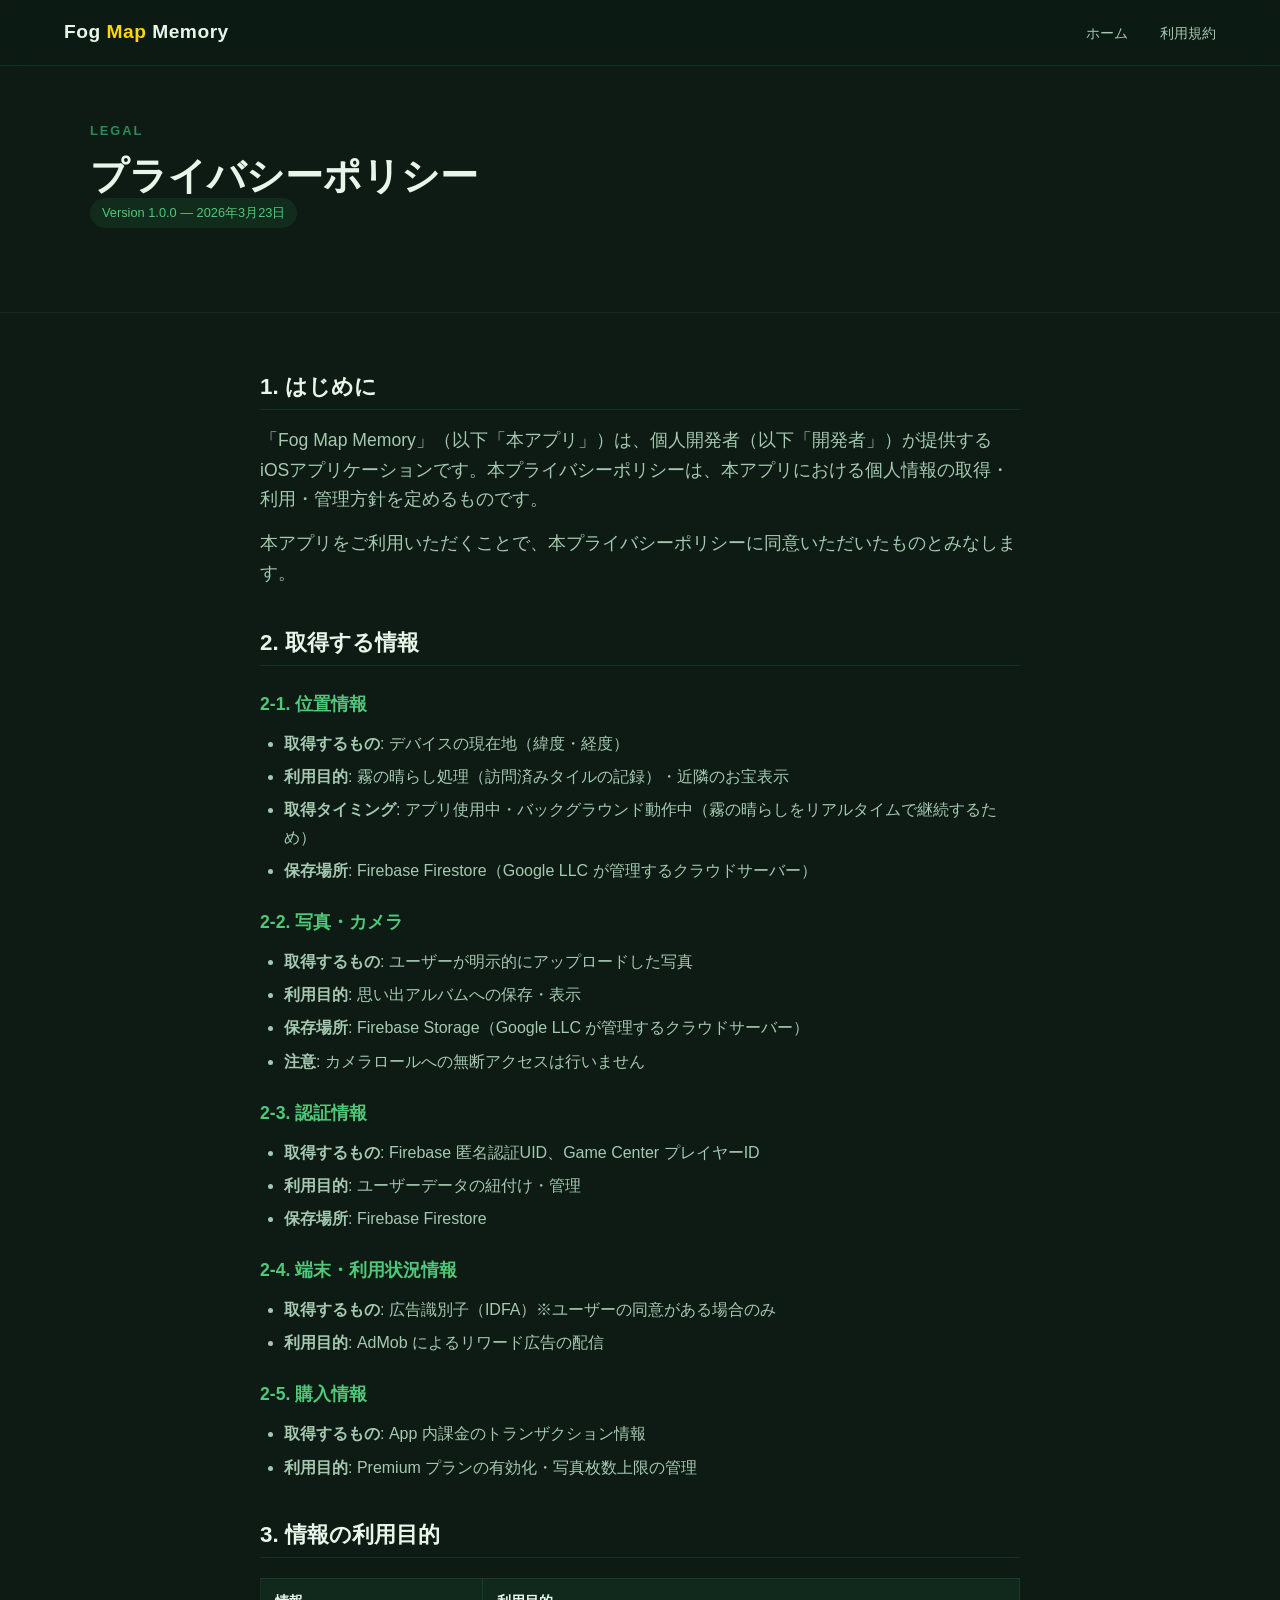
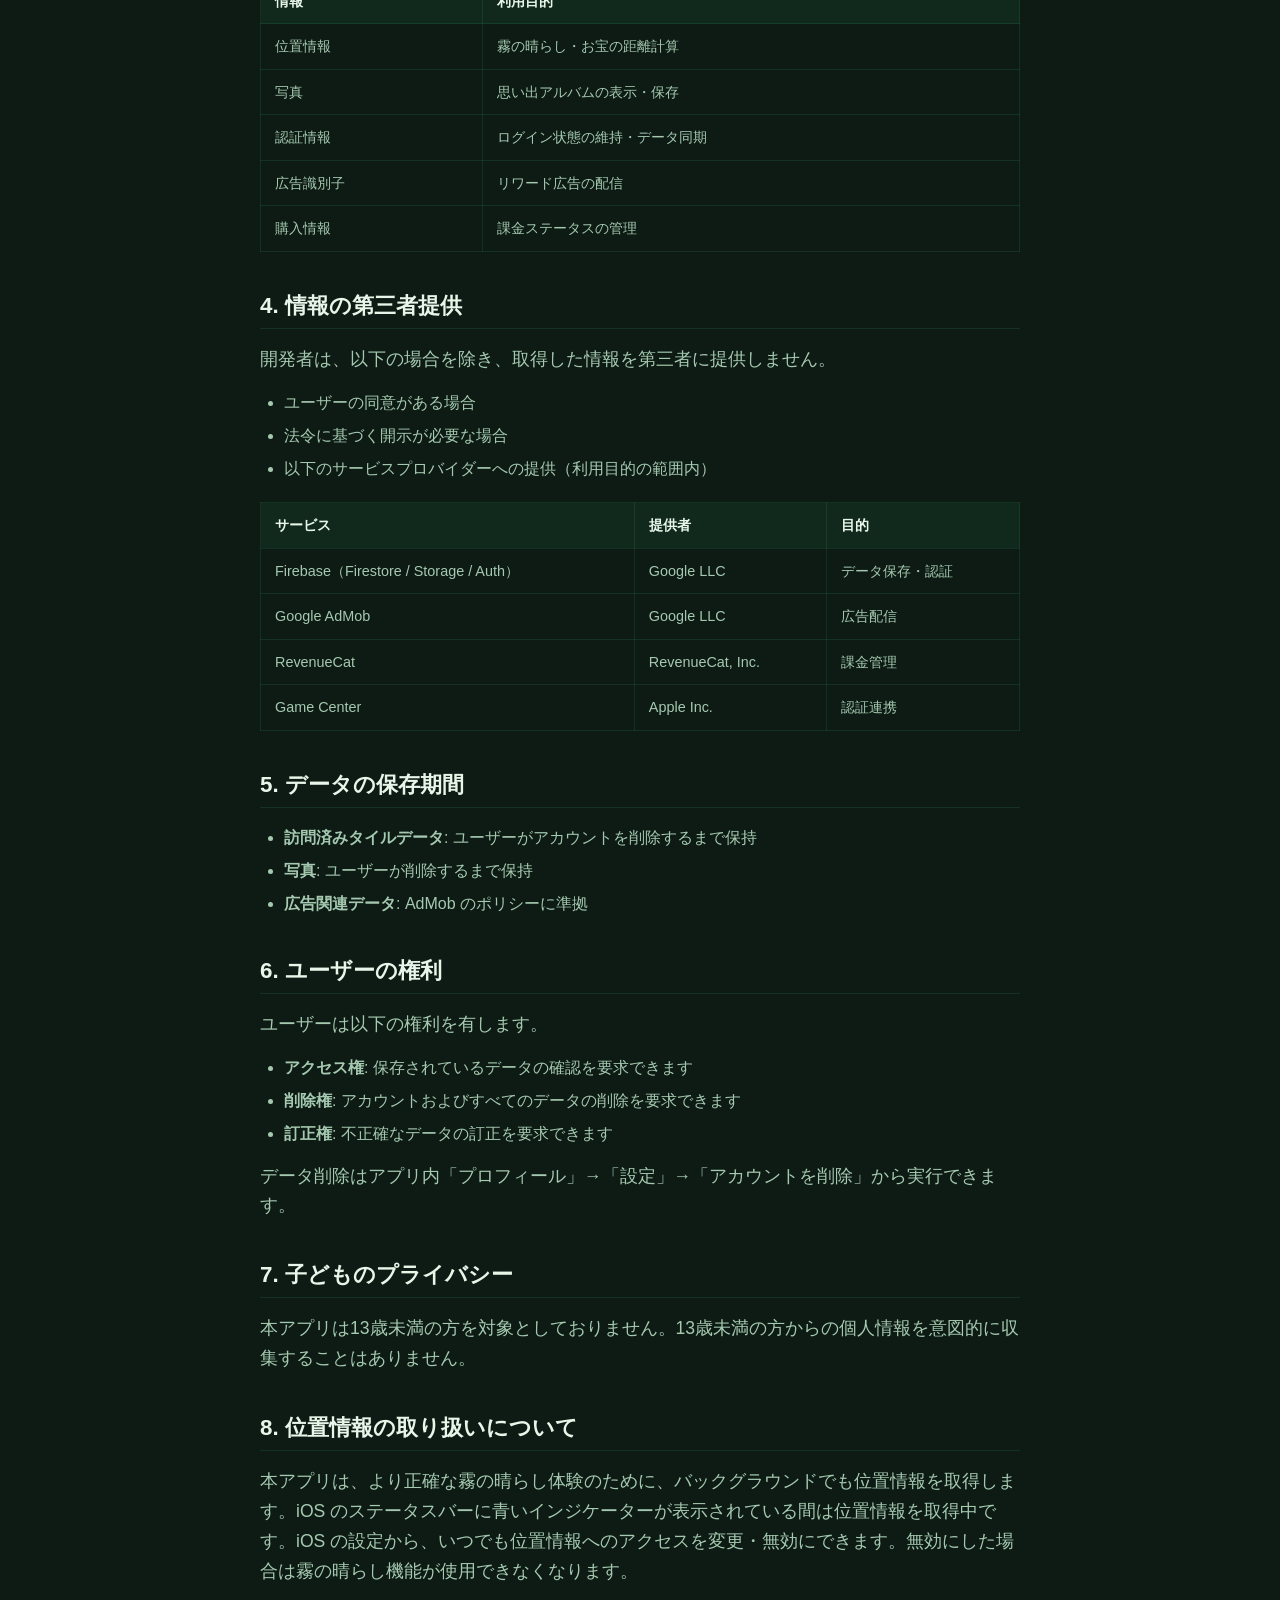
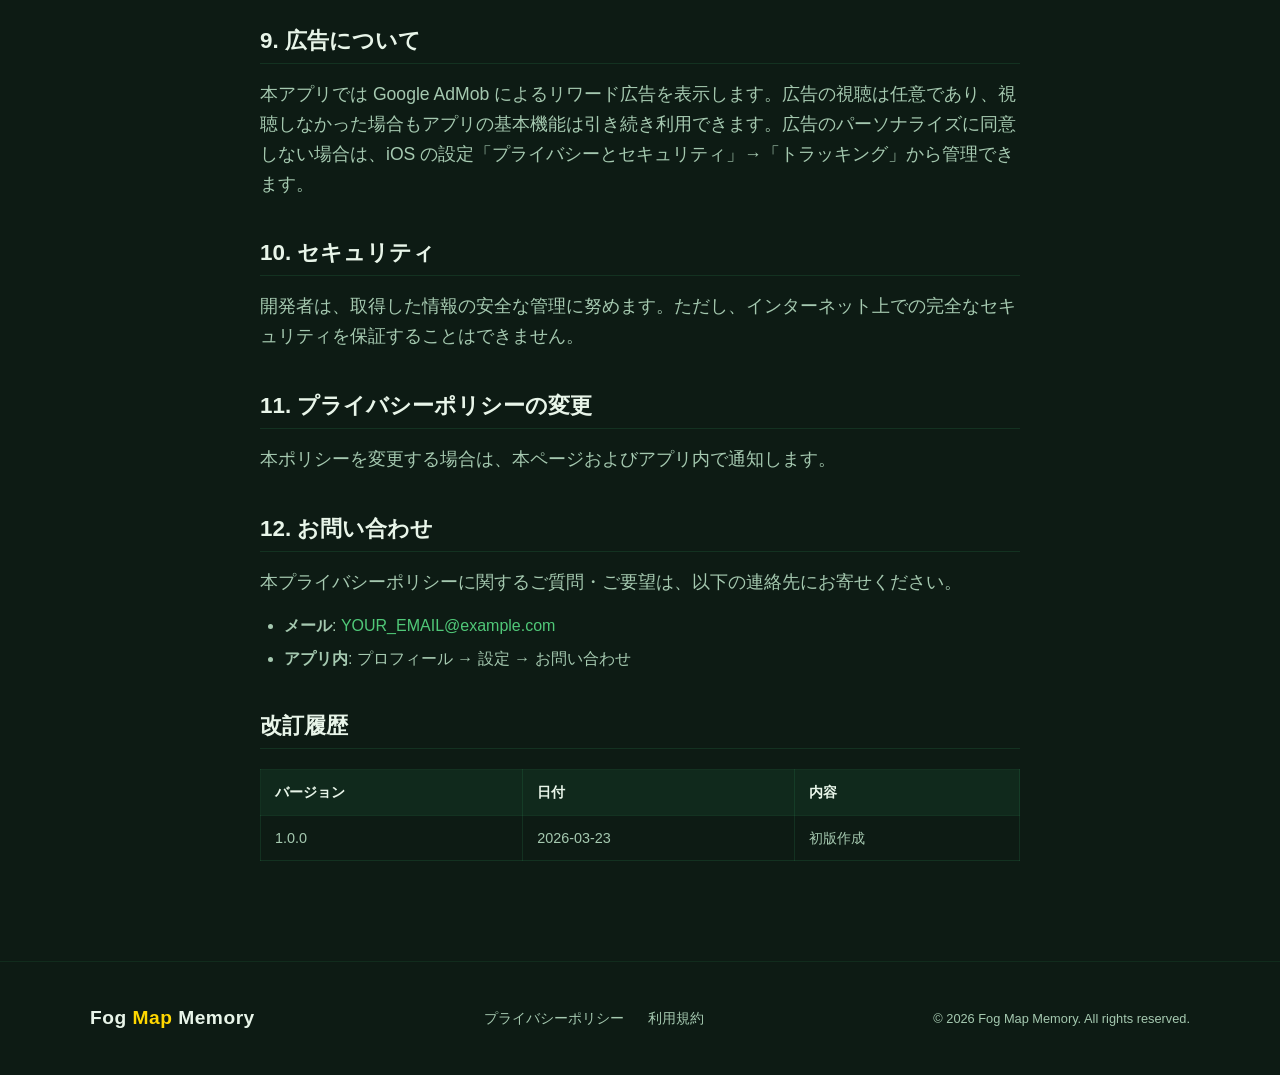
==== privacy.html @ ff48bffc "add: first commit" ====
<!DOCTYPE html>
<html lang="ja">
<head>
  <meta charset="UTF-8">
  <meta name="viewport" content="width=device-width, initial-scale=1.0">
  <title>プライバシーポリシー | Fog Map Memory</title>
  <meta name="description" content="Fog Map Memory のプライバシーポリシー。個人情報の取り扱いについて説明します。">
  <link rel="icon" href="images/favicon.png" type="image/png">
  <link rel="stylesheet" href="css/style.css">
</head>
<body>

<header>
  <nav>
    <a href="index.html" class="nav-logo">Fog <span>Map</span> Memory</a>
    <ul class="nav-links">
      <li><a href="index.html">ホーム</a></li>
      <li><a href="terms.html">利用規約</a></li>
    </ul>
  </nav>
</header>

<div class="policy-hero">
  <div class="container">
    <span class="section-label">Legal</span>
    <h1 style="font-size:2.4rem;">プライバシーポリシー</h1>
    <span class="version-tag">Version 1.0.0 — 2026年3月23日</span>
  </div>
</div>

<div class="container">
  <div class="policy-content">

    <h2>1. はじめに</h2>
    <p>「Fog Map Memory」（以下「本アプリ」）は、個人開発者（以下「開発者」）が提供するiOSアプリケーションです。本プライバシーポリシーは、本アプリにおける個人情報の取得・利用・管理方針を定めるものです。</p>
    <p>本アプリをご利用いただくことで、本プライバシーポリシーに同意いただいたものとみなします。</p>

    <h2>2. 取得する情報</h2>

    <h3>2-1. 位置情報</h3>
    <ul>
      <li><strong>取得するもの</strong>: デバイスの現在地（緯度・経度）</li>
      <li><strong>利用目的</strong>: 霧の晴らし処理（訪問済みタイルの記録）・近隣のお宝表示</li>
      <li><strong>取得タイミング</strong>: アプリ使用中・バックグラウンド動作中（霧の晴らしをリアルタイムで継続するため）</li>
      <li><strong>保存場所</strong>: Firebase Firestore（Google LLC が管理するクラウドサーバー）</li>
    </ul>

    <h3>2-2. 写真・カメラ</h3>
    <ul>
      <li><strong>取得するもの</strong>: ユーザーが明示的にアップロードした写真</li>
      <li><strong>利用目的</strong>: 思い出アルバムへの保存・表示</li>
      <li><strong>保存場所</strong>: Firebase Storage（Google LLC が管理するクラウドサーバー）</li>
      <li><strong>注意</strong>: カメラロールへの無断アクセスは行いません</li>
    </ul>

    <h3>2-3. 認証情報</h3>
    <ul>
      <li><strong>取得するもの</strong>: Firebase 匿名認証UID、Game Center プレイヤーID</li>
      <li><strong>利用目的</strong>: ユーザーデータの紐付け・管理</li>
      <li><strong>保存場所</strong>: Firebase Firestore</li>
    </ul>

    <h3>2-4. 端末・利用状況情報</h3>
    <ul>
      <li><strong>取得するもの</strong>: 広告識別子（IDFA）※ユーザーの同意がある場合のみ</li>
      <li><strong>利用目的</strong>: AdMob によるリワード広告の配信</li>
    </ul>

    <h3>2-5. 購入情報</h3>
    <ul>
      <li><strong>取得するもの</strong>: App 内課金のトランザクション情報</li>
      <li><strong>利用目的</strong>: Premium プランの有効化・写真枚数上限の管理</li>
    </ul>

    <h2>3. 情報の利用目的</h2>
    <table>
      <thead>
        <tr><th>情報</th><th>利用目的</th></tr>
      </thead>
      <tbody>
        <tr><td>位置情報</td><td>霧の晴らし・お宝の距離計算</td></tr>
        <tr><td>写真</td><td>思い出アルバムの表示・保存</td></tr>
        <tr><td>認証情報</td><td>ログイン状態の維持・データ同期</td></tr>
        <tr><td>広告識別子</td><td>リワード広告の配信</td></tr>
        <tr><td>購入情報</td><td>課金ステータスの管理</td></tr>
      </tbody>
    </table>

    <h2>4. 情報の第三者提供</h2>
    <p>開発者は、以下の場合を除き、取得した情報を第三者に提供しません。</p>
    <ul>
      <li>ユーザーの同意がある場合</li>
      <li>法令に基づく開示が必要な場合</li>
      <li>以下のサービスプロバイダーへの提供（利用目的の範囲内）</li>
    </ul>
    <table>
      <thead>
        <tr><th>サービス</th><th>提供者</th><th>目的</th></tr>
      </thead>
      <tbody>
        <tr><td>Firebase（Firestore / Storage / Auth）</td><td>Google LLC</td><td>データ保存・認証</td></tr>
        <tr><td>Google AdMob</td><td>Google LLC</td><td>広告配信</td></tr>
        <tr><td>RevenueCat</td><td>RevenueCat, Inc.</td><td>課金管理</td></tr>
        <tr><td>Game Center</td><td>Apple Inc.</td><td>認証連携</td></tr>
      </tbody>
    </table>

    <h2>5. データの保存期間</h2>
    <ul>
      <li><strong>訪問済みタイルデータ</strong>: ユーザーがアカウントを削除するまで保持</li>
      <li><strong>写真</strong>: ユーザーが削除するまで保持</li>
      <li><strong>広告関連データ</strong>: AdMob のポリシーに準拠</li>
    </ul>

    <h2>6. ユーザーの権利</h2>
    <p>ユーザーは以下の権利を有します。</p>
    <ul>
      <li><strong>アクセス権</strong>: 保存されているデータの確認を要求できます</li>
      <li><strong>削除権</strong>: アカウントおよびすべてのデータの削除を要求できます</li>
      <li><strong>訂正権</strong>: 不正確なデータの訂正を要求できます</li>
    </ul>
    <p>データ削除はアプリ内「プロフィール」→「設定」→「アカウントを削除」から実行できます。</p>

    <h2>7. 子どものプライバシー</h2>
    <p>本アプリは13歳未満の方を対象としておりません。13歳未満の方からの個人情報を意図的に収集することはありません。</p>

    <h2>8. 位置情報の取り扱いについて</h2>
    <p>本アプリは、より正確な霧の晴らし体験のために、バックグラウンドでも位置情報を取得します。iOS のステータスバーに青いインジケーターが表示されている間は位置情報を取得中です。iOS の設定から、いつでも位置情報へのアクセスを変更・無効にできます。無効にした場合は霧の晴らし機能が使用できなくなります。</p>

    <h2>9. 広告について</h2>
    <p>本アプリでは Google AdMob によるリワード広告を表示します。広告の視聴は任意であり、視聴しなかった場合もアプリの基本機能は引き続き利用できます。広告のパーソナライズに同意しない場合は、iOS の設定「プライバシーとセキュリティ」→「トラッキング」から管理できます。</p>

    <h2>10. セキュリティ</h2>
    <p>開発者は、取得した情報の安全な管理に努めます。ただし、インターネット上での完全なセキュリティを保証することはできません。</p>

    <h2>11. プライバシーポリシーの変更</h2>
    <p>本ポリシーを変更する場合は、本ページおよびアプリ内で通知します。</p>

    <h2>12. お問い合わせ</h2>
    <p>本プライバシーポリシーに関するご質問・ご要望は、以下の連絡先にお寄せください。</p>
    <ul>
      <li><strong>メール</strong>: <a href="mailto:YOUR_EMAIL@example.com">YOUR_EMAIL@example.com</a></li>
      <li><strong>アプリ内</strong>: プロフィール → 設定 → お問い合わせ</li>
    </ul>

    <h2>改訂履歴</h2>
    <table>
      <thead>
        <tr><th>バージョン</th><th>日付</th><th>内容</th></tr>
      </thead>
      <tbody>
        <tr><td>1.0.0</td><td>2026-03-23</td><td>初版作成</td></tr>
      </tbody>
    </table>

  </div>
</div>

<footer>
  <div class="container">
    <div class="footer-inner">
      <a href="index.html" class="nav-logo">Fog <span style="color:#FFD700">Map</span> Memory</a>
      <div class="footer-links">
        <a href="privacy.html">プライバシーポリシー</a>
        <a href="terms.html">利用規約</a>
      </div>
      <p class="footer-copy">© 2026 Fog Map Memory. All rights reserved.</p>
    </div>
  </div>
</footer>

</body>
</html>
---- css/style.css ----
/* ===================================================
   Fog Map Memory — Official Site
   Brand Colors:
     Primary Green : #2D8B55
     Forest Dark   : #1A5C35
     Treasure Gold : #FFD700
     BG Dark       : #0D1B14
     Fog White     : #F0F4F8
   =================================================== */

:root {
  --green-primary: #2D8B55;
  --green-dark:    #1A5C35;
  --green-light:   #50C878;
  --gold:          #FFD700;
  --gold-dim:      #B8960C;
  --bg-dark:       #0D1B14;
  --bg-mid:        #152A1E;
  --fog-white:     #F0F4F8;
  --text-main:     #E8F5E9;
  --text-sub:      #A5C9B0;
  --radius:        12px;
  --transition:    0.3s ease;
}

/* ── Reset & Base ── */
*, *::before, *::after { box-sizing: border-box; margin: 0; padding: 0; }
html { scroll-behavior: smooth; }
body {
  font-family: -apple-system, BlinkMacSystemFont, 'Helvetica Neue', 'Hiragino Sans',
               'Yu Gothic', sans-serif;
  background: var(--bg-dark);
  color: var(--text-main);
  line-height: 1.7;
  overflow-x: hidden;
}
a { color: var(--green-light); text-decoration: none; transition: color var(--transition); }
a:hover { color: var(--gold); }
img { max-width: 100%; height: auto; display: block; }

/* ── Typography ── */
h1 { font-size: clamp(2rem, 6vw, 4rem); font-weight: 800; line-height: 1.15; }
h2 { font-size: clamp(1.5rem, 4vw, 2.4rem); font-weight: 700; line-height: 1.25; }
h3 { font-size: clamp(1.1rem, 2.5vw, 1.5rem); font-weight: 600; }
p  { font-size: clamp(0.95rem, 1.8vw, 1.1rem); color: var(--text-sub); }

/* ── Layout ── */
.container {
  width: min(1100px, 92%);
  margin-inline: auto;
}
section { padding: 80px 0; }

/* ── Header / Nav ── */
header {
  position: fixed;
  top: 0; left: 0; right: 0;
  z-index: 100;
  background: rgba(13, 27, 20, 0.85);
  backdrop-filter: blur(12px);
  -webkit-backdrop-filter: blur(12px);
  border-bottom: 1px solid rgba(45, 139, 85, 0.2);
}
nav {
  display: flex;
  align-items: center;
  justify-content: space-between;
  padding: 16px 5%;
}
.nav-logo {
  font-size: 1.2rem;
  font-weight: 800;
  color: var(--text-main);
  letter-spacing: 0.5px;
}
.nav-logo span { color: var(--gold); }
.nav-links { display: flex; gap: 32px; list-style: none; }
.nav-links a {
  font-size: 0.9rem;
  color: var(--text-sub);
  font-weight: 500;
  transition: color var(--transition);
}
.nav-links a:hover { color: var(--text-main); }

/* ── Hero ── */
#hero {
  min-height: 100vh;
  display: flex;
  align-items: center;
  position: relative;
  padding-top: 80px;
  overflow: hidden;
}
.hero-grid {
  display: grid;
  grid-template-columns: 1fr 1fr;
  gap: 60px;
  align-items: center;
}
.hero-eyebrow {
  display: inline-block;
  font-size: 0.8rem;
  font-weight: 700;
  letter-spacing: 2px;
  text-transform: uppercase;
  color: var(--gold);
  border: 1px solid rgba(255, 215, 0, 0.4);
  border-radius: 99px;
  padding: 4px 14px;
  margin-bottom: 20px;
}
.hero-title { margin-bottom: 24px; }
.hero-title .line-fog   { color: var(--fog-white); }
.hero-title .line-map   { color: var(--green-light); }
.hero-title .line-mem   { color: var(--gold); }
.hero-desc {
  font-size: 1.1rem;
  color: var(--text-sub);
  margin-bottom: 40px;
  max-width: 480px;
}
.btn-group { display: flex; gap: 16px; flex-wrap: wrap; }
.btn-primary {
  display: inline-flex;
  align-items: center;
  gap: 10px;
  background: var(--green-primary);
  color: #fff;
  font-weight: 700;
  font-size: 1rem;
  padding: 14px 28px;
  border-radius: 99px;
  transition: background var(--transition), transform var(--transition);
}
.btn-primary:hover {
  background: var(--green-light);
  color: var(--bg-dark);
  transform: translateY(-2px);
}
.btn-secondary {
  display: inline-flex;
  align-items: center;
  gap: 10px;
  background: rgba(45, 139, 85, 0.15);
  color: var(--green-light);
  font-weight: 600;
  font-size: 1rem;
  padding: 14px 28px;
  border-radius: 99px;
  border: 1px solid rgba(45, 139, 85, 0.4);
  transition: background var(--transition), transform var(--transition);
}
.btn-secondary:hover {
  background: rgba(45, 139, 85, 0.3);
  color: #fff;
  transform: translateY(-2px);
}
.hero-mockup {
  position: relative;
  display: flex;
  justify-content: center;
}
.mockup-phone {
  width: 280px;
  background: var(--bg-mid);
  border-radius: 40px;
  border: 2px solid rgba(45, 139, 85, 0.35);
  padding: 20px;
  box-shadow: 0 40px 80px rgba(0,0,0,0.5), 0 0 60px rgba(45,139,85,0.15);
}
.mockup-screen {
  background: var(--bg-dark);
  border-radius: 26px;
  aspect-ratio: 9/19;
  display: flex;
  align-items: center;
  justify-content: center;
  overflow: hidden;
  position: relative;
}
.mockup-screen-inner {
  text-align: center;
  padding: 20px;
}
.mockup-icon {
  font-size: 4rem;
  margin-bottom: 12px;
  display: block;
}
.mockup-label {
  font-size: 0.75rem;
  color: var(--text-sub);
}

/* ── Fog BG particles ── */
.fog-particle {
  position: absolute;
  border-radius: 50%;
  background: rgba(255,255,255,0.04);
  animation: floatFog 8s ease-in-out infinite;
  pointer-events: none;
}
.fog-particle:nth-child(1){ width:300px;height:300px;top:-100px;left:-80px;animation-delay:0s; }
.fog-particle:nth-child(2){ width:200px;height:200px;top:30%;right:-60px;animation-delay:2s; }
.fog-particle:nth-child(3){ width:150px;height:150px;bottom:10%;left:10%;animation-delay:4s; }
@keyframes floatFog {
  0%,100%{ transform: translateY(0) scale(1); }
  50%{ transform: translateY(-20px) scale(1.05); }
}

/* ── Concept ── */
#concept { background: var(--bg-mid); }
.concept-grid {
  display: grid;
  grid-template-columns: repeat(3, 1fr);
  gap: 32px;
  margin-top: 56px;
}
.concept-card {
  background: rgba(13, 27, 20, 0.8);
  border: 1px solid rgba(45, 139, 85, 0.2);
  border-radius: var(--radius);
  padding: 36px 28px;
  transition: border-color var(--transition), transform var(--transition);
}
.concept-card:hover {
  border-color: var(--green-primary);
  transform: translateY(-4px);
}
.concept-icon { font-size: 2.5rem; margin-bottom: 16px; }
.concept-card h3 { margin-bottom: 10px; color: var(--text-main); }

/* ── Features ── */
#features { }
.section-label {
  font-size: 0.8rem;
  font-weight: 700;
  letter-spacing: 2px;
  text-transform: uppercase;
  color: var(--green-primary);
  margin-bottom: 12px;
  display: block;
}
.section-title { margin-bottom: 16px; }
.features-list {
  display: flex;
  flex-direction: column;
  gap: 64px;
  margin-top: 64px;
}
.feature-row {
  display: grid;
  grid-template-columns: 1fr 1fr;
  gap: 60px;
  align-items: center;
}
.feature-row.reverse { direction: rtl; }
.feature-row.reverse > * { direction: ltr; }
.feature-visual {
  background: var(--bg-mid);
  border-radius: 20px;
  border: 1px solid rgba(45, 139, 85, 0.2);
  aspect-ratio: 4/3;
  display: flex;
  align-items: center;
  justify-content: center;
  font-size: 4rem;
}
.feature-tag {
  display: inline-block;
  background: rgba(255, 215, 0, 0.1);
  color: var(--gold);
  font-size: 0.75rem;
  font-weight: 700;
  padding: 3px 10px;
  border-radius: 99px;
  margin-bottom: 14px;
}
.feature-content h3 { font-size: 1.6rem; margin-bottom: 12px; }

/* ── Pricing ── */
#pricing { background: var(--bg-mid); }
.pricing-grid {
  display: grid;
  grid-template-columns: repeat(3, 1fr);
  gap: 24px;
  margin-top: 56px;
}
.pricing-card {
  background: rgba(13, 27, 20, 0.9);
  border: 1px solid rgba(45, 139, 85, 0.2);
  border-radius: var(--radius);
  padding: 36px 28px;
  text-align: center;
  position: relative;
  transition: border-color var(--transition), transform var(--transition);
}
.pricing-card:hover { transform: translateY(-4px); }
.pricing-card.featured {
  border-color: var(--green-primary);
  background: rgba(45, 139, 85, 0.12);
}
.pricing-badge {
  position: absolute;
  top: -12px;
  left: 50%;
  transform: translateX(-50%);
  background: var(--gold);
  color: var(--bg-dark);
  font-size: 0.7rem;
  font-weight: 800;
  padding: 4px 14px;
  border-radius: 99px;
}
.pricing-name { font-size: 1rem; font-weight: 700; color: var(--text-sub); margin-bottom: 8px; }
.pricing-price { font-size: 2.4rem; font-weight: 800; color: var(--text-main); }
.pricing-period { font-size: 0.85rem; color: var(--text-sub); margin-bottom: 24px; }
.pricing-features { list-style: none; text-align: left; }
.pricing-features li {
  padding: 8px 0;
  border-bottom: 1px solid rgba(45, 139, 85, 0.1);
  font-size: 0.9rem;
  color: var(--text-sub);
  display: flex;
  align-items: center;
  gap: 8px;
}
.pricing-features li::before { content: "✓"; color: var(--green-primary); font-weight: 700; }

/* ── Download ── */
#download { text-align: center; }
.download-inner {
  background: linear-gradient(135deg, var(--bg-mid), rgba(45,139,85,0.15));
  border: 1px solid rgba(45, 139, 85, 0.3);
  border-radius: 24px;
  padding: 80px 40px;
}
.appstore-badge {
  display: inline-flex;
  align-items: center;
  gap: 14px;
  background: #000;
  color: #fff;
  border-radius: 14px;
  padding: 14px 28px;
  font-size: 0.9rem;
  font-weight: 600;
  margin-top: 40px;
  transition: opacity var(--transition), transform var(--transition);
}
.appstore-badge:hover { opacity: 0.85; color: #fff; transform: scale(1.04); }
.appstore-badge .badge-icon { font-size: 2rem; }
.badge-text small { display: block; font-size: 0.65rem; font-weight: 400; opacity: 0.7; }

/* ── Footer ── */
footer {
  border-top: 1px solid rgba(45, 139, 85, 0.15);
  padding: 40px 0;
}
.footer-inner {
  display: flex;
  align-items: center;
  justify-content: space-between;
  flex-wrap: wrap;
  gap: 20px;
}
.footer-links { display: flex; gap: 24px; }
.footer-links a { font-size: 0.85rem; color: var(--text-sub); }
.footer-links a:hover { color: var(--text-main); }
.footer-copy { font-size: 0.8rem; color: var(--text-sub); }

/* ── Policy Pages ── */
.policy-hero {
  padding: 120px 0 60px;
  border-bottom: 1px solid rgba(45, 139, 85, 0.15);
  margin-bottom: 60px;
}
.policy-content {
  max-width: 760px;
  margin: 0 auto;
  padding-bottom: 80px;
}
.policy-content h2 {
  font-size: 1.4rem;
  color: var(--text-main);
  margin: 40px 0 16px;
  padding-bottom: 8px;
  border-bottom: 1px solid rgba(45, 139, 85, 0.2);
}
.policy-content h3 { font-size: 1.1rem; color: var(--green-light); margin: 24px 0 10px; }
.policy-content p  { margin-bottom: 14px; }
.policy-content ul, .policy-content ol {
  padding-left: 24px;
  margin-bottom: 14px;
  color: var(--text-sub);
}
.policy-content li { margin-bottom: 6px; }
.policy-content table {
  width: 100%;
  border-collapse: collapse;
  margin: 20px 0;
  font-size: 0.9rem;
}
.policy-content th, .policy-content td {
  padding: 10px 14px;
  border: 1px solid rgba(45, 139, 85, 0.2);
  text-align: left;
}
.policy-content th { background: rgba(45, 139, 85, 0.12); color: var(--text-main); }
.policy-content td { color: var(--text-sub); }
.version-tag {
  display: inline-block;
  background: rgba(45, 139, 85, 0.15);
  color: var(--green-light);
  font-size: 0.8rem;
  padding: 4px 12px;
  border-radius: 99px;
  margin-bottom: 24px;
}

/* ── Responsive ── */
@media (max-width: 768px) {
  .hero-grid, .concept-grid, .pricing-grid { grid-template-columns: 1fr; }
  .feature-row, .feature-row.reverse { grid-template-columns: 1fr; direction: ltr; }
  .nav-links { display: none; }
  .footer-inner { flex-direction: column; align-items: flex-start; }
  .hero-mockup { display: none; }
}
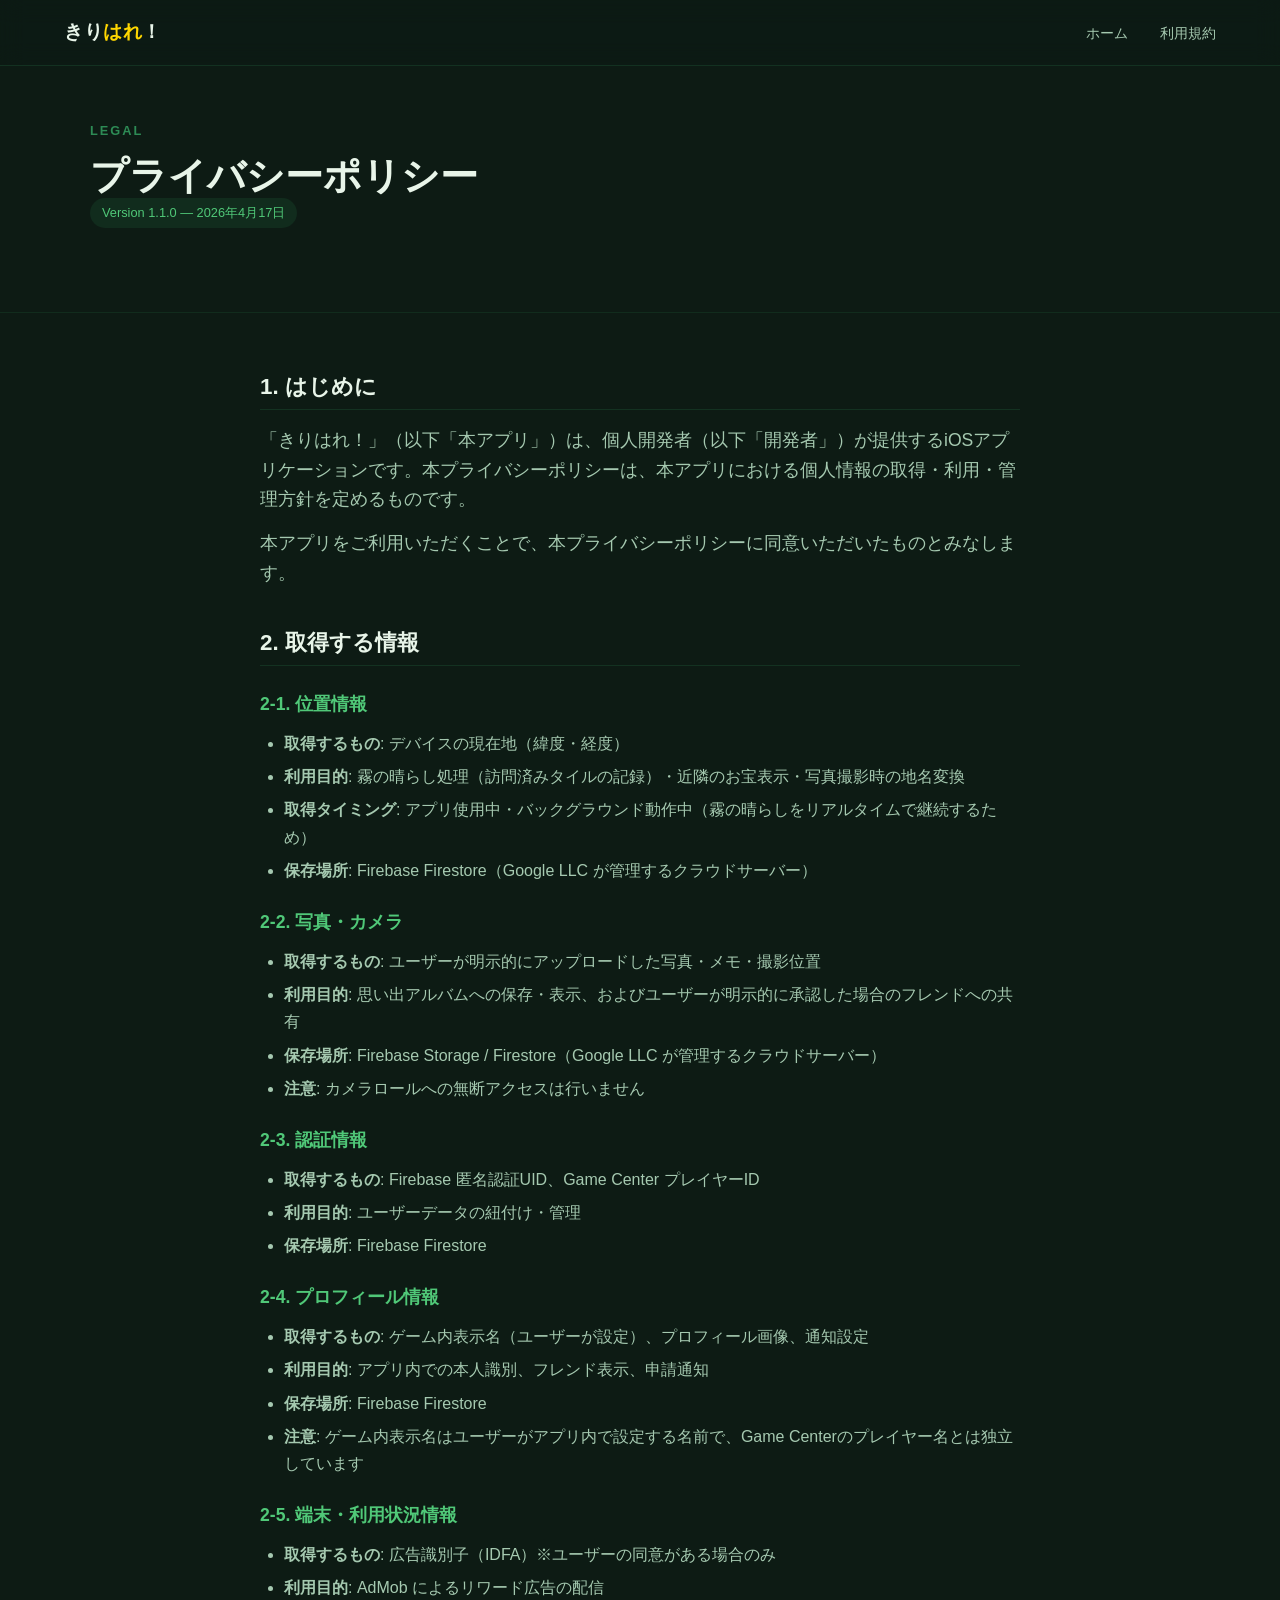
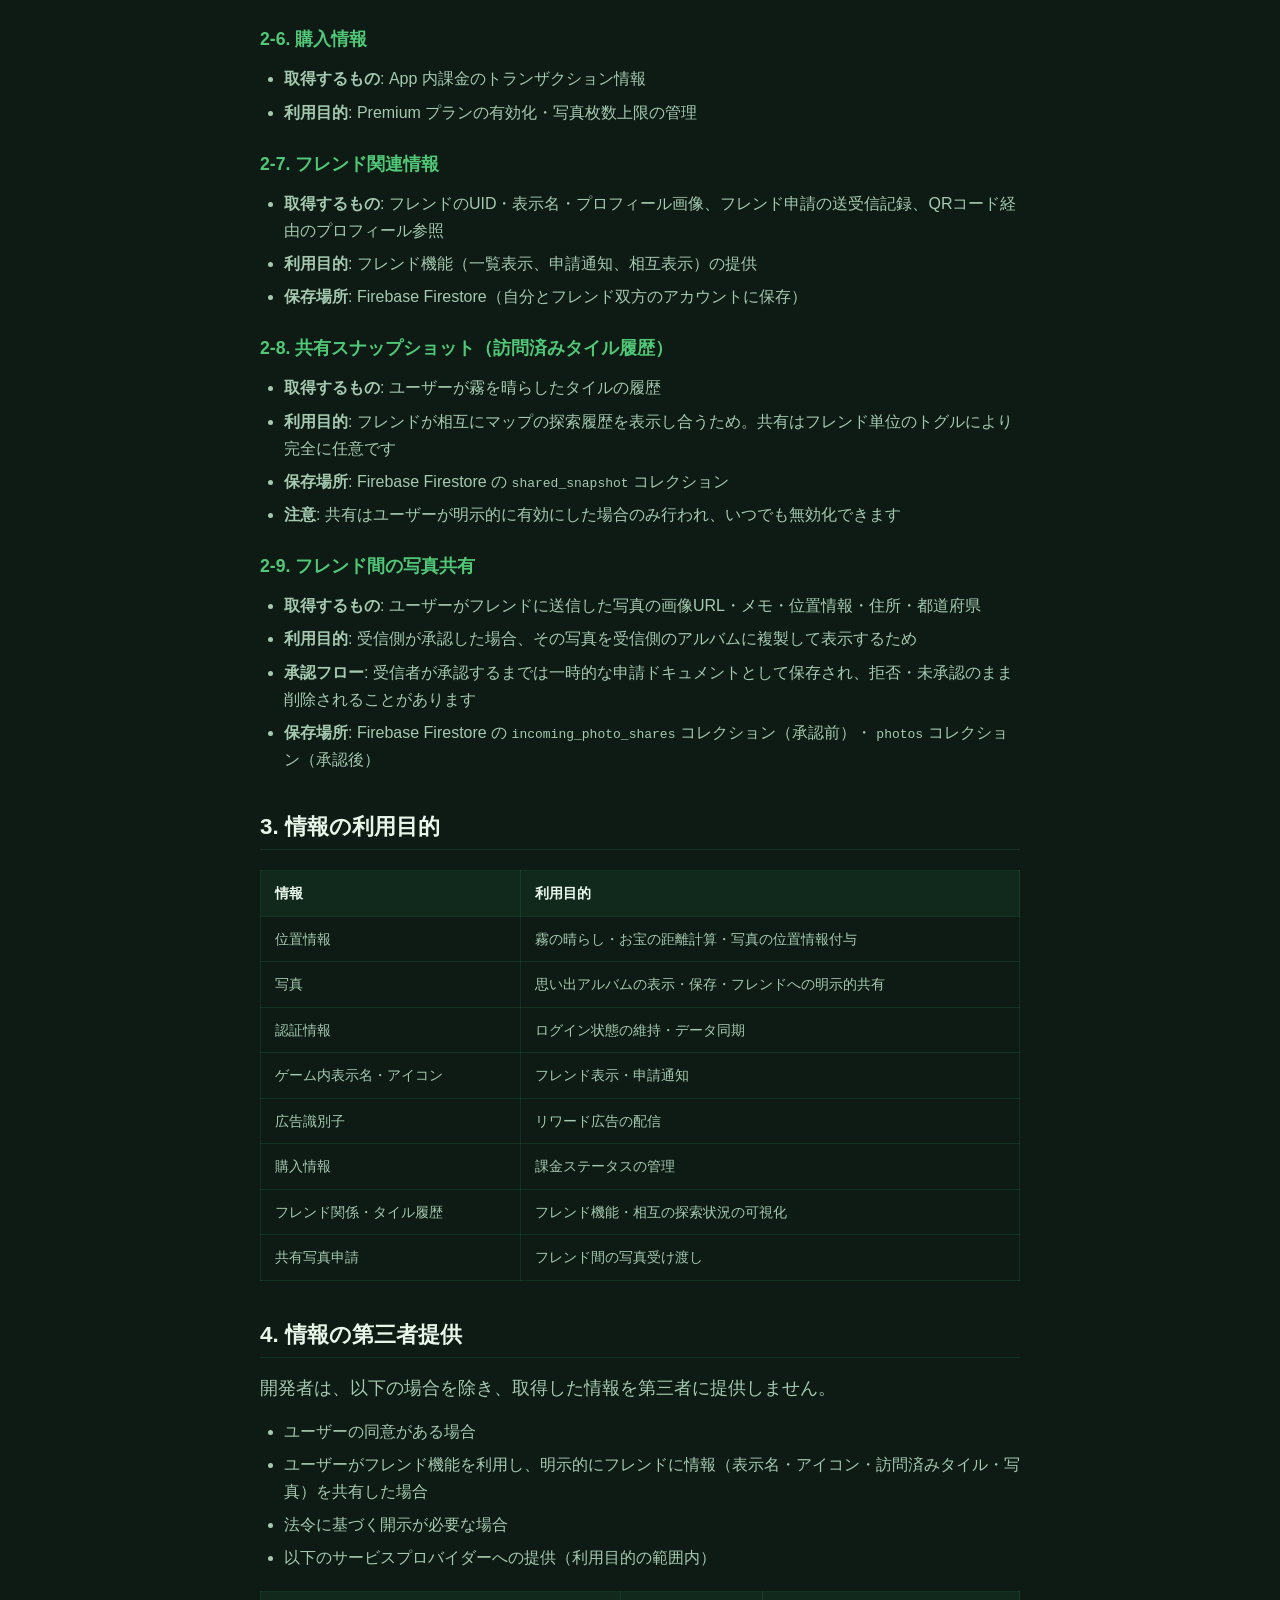
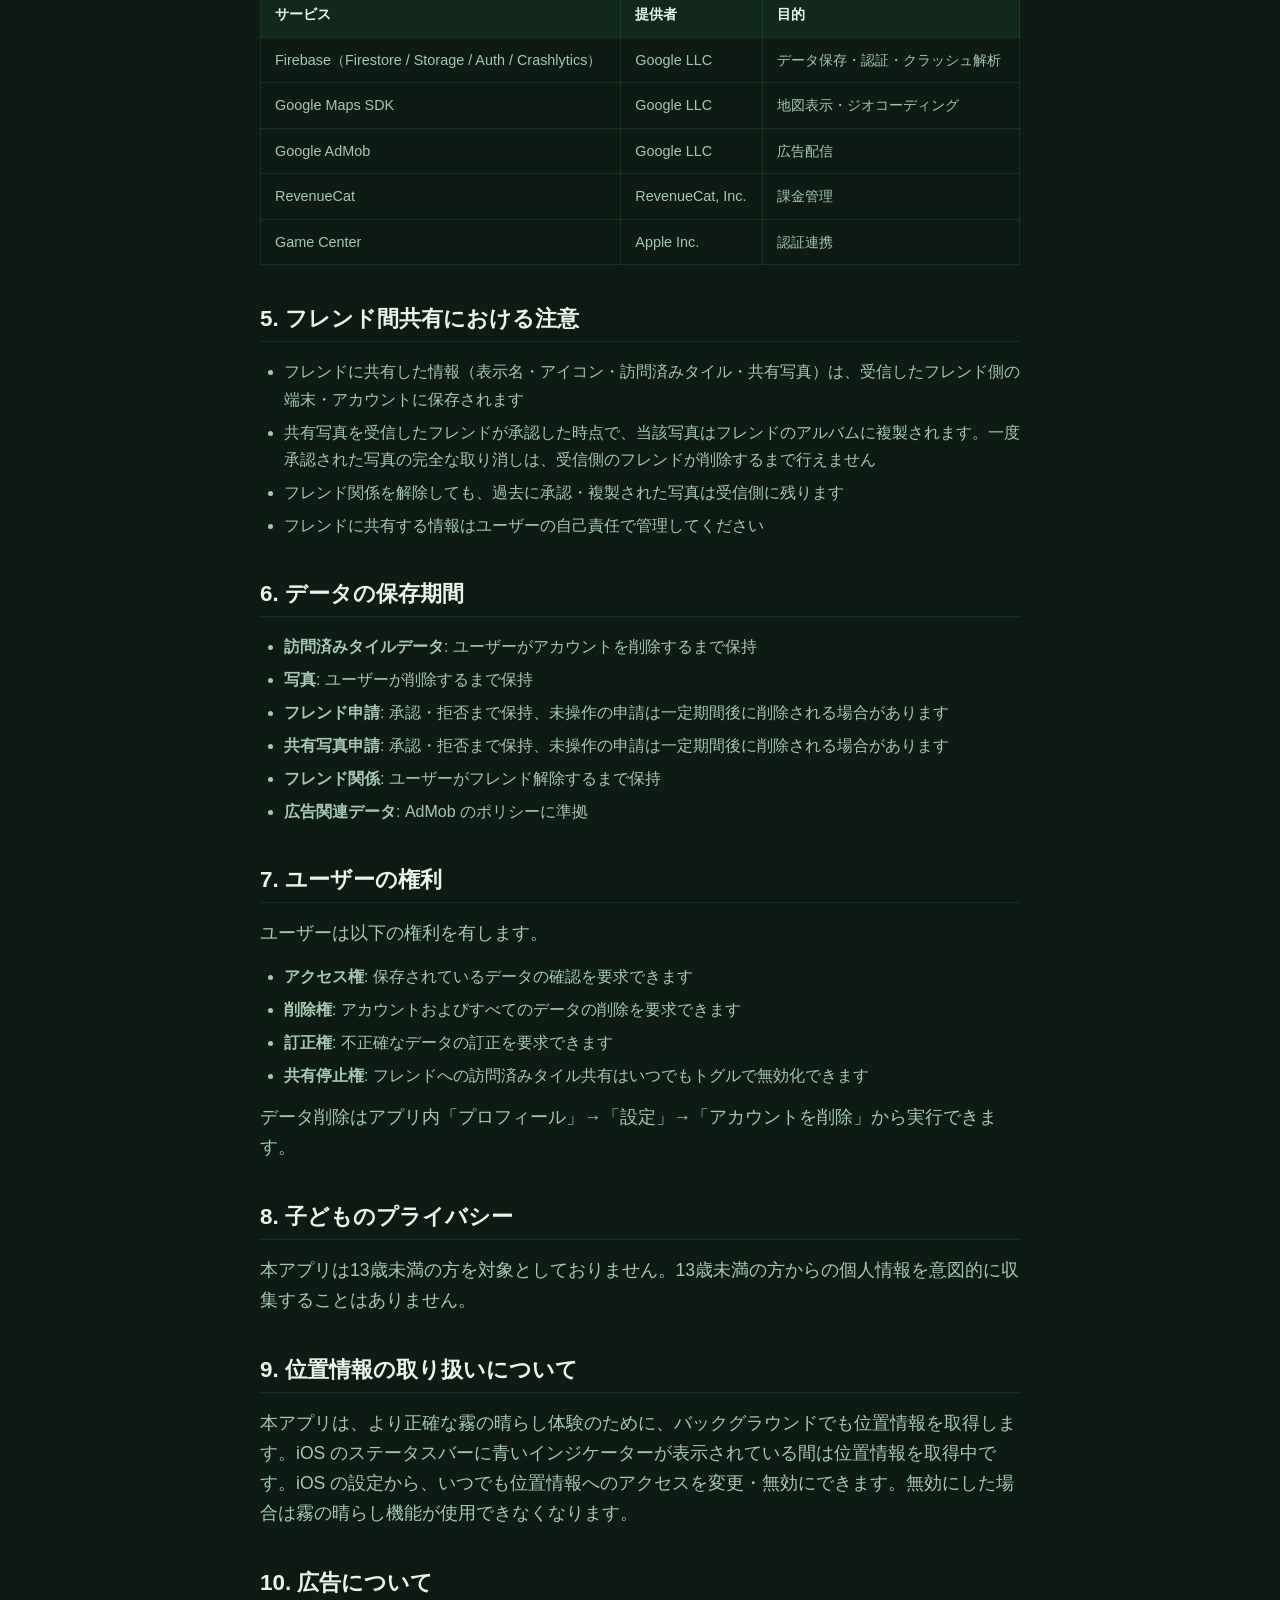
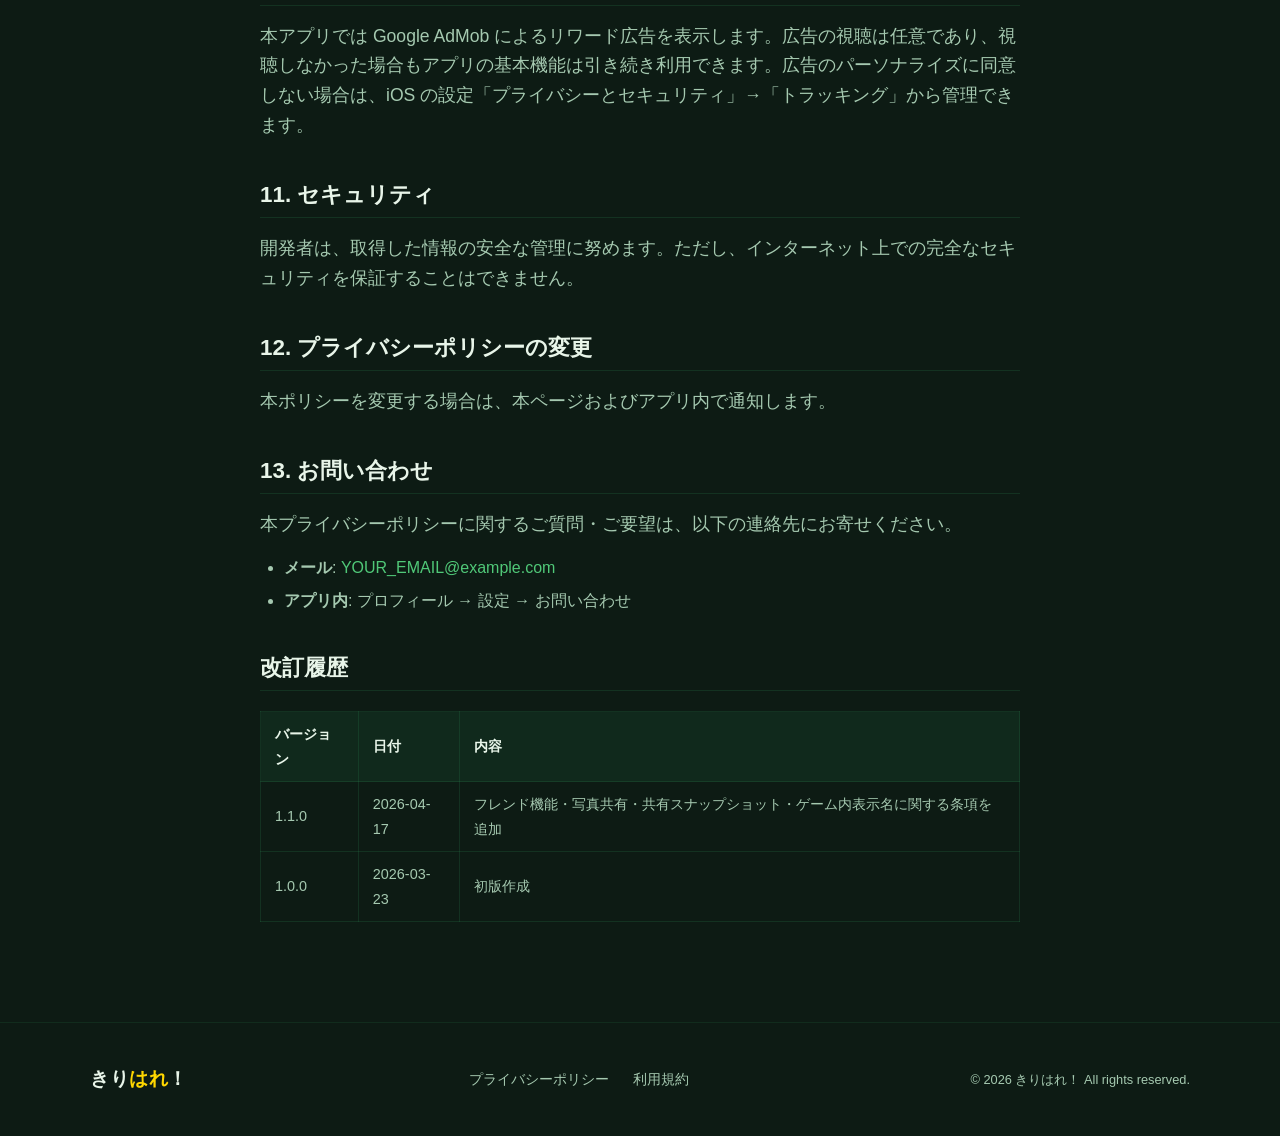
==== commit f6444fc4: "fix: new1" ====
--- a/privacy.html
+++ b/privacy.html
@@ -3,8 +3,8 @@
 <head>
   <meta charset="UTF-8">
   <meta name="viewport" content="width=device-width, initial-scale=1.0">
-  <title>プライバシーポリシー | Fog Map Memory</title>
-  <meta name="description" content="Fog Map Memory のプライバシーポリシー。個人情報の取り扱いについて説明します。">
+  <title>プライバシーポリシー | きりはれ！</title>
+  <meta name="description" content="きりはれ！のプライバシーポリシー。個人情報の取り扱いについて説明します。">
   <link rel="icon" href="images/favicon.png" type="image/png">
   <link rel="stylesheet" href="css/style.css">
 </head>
@@ -12,7 +12,7 @@
 
 <header>
   <nav>
-    <a href="index.html" class="nav-logo">Fog <span>Map</span> Memory</a>
+    <a href="index.html" class="nav-logo">きり<span>はれ</span>！</a>
     <ul class="nav-links">
       <li><a href="index.html">ホーム</a></li>
       <li><a href="terms.html">利用規約</a></li>
@@ -24,7 +24,7 @@
   <div class="container">
     <span class="section-label">Legal</span>
     <h1 style="font-size:2.4rem;">プライバシーポリシー</h1>
-    <span class="version-tag">Version 1.0.0 — 2026年3月23日</span>
+    <span class="version-tag">Version 1.1.0 — 2026年4月17日</span>
   </div>
 </div>
 
@@ -32,7 +32,7 @@
   <div class="policy-content">
 
     <h2>1. はじめに</h2>
-    <p>「Fog Map Memory」（以下「本アプリ」）は、個人開発者（以下「開発者」）が提供するiOSアプリケーションです。本プライバシーポリシーは、本アプリにおける個人情報の取得・利用・管理方針を定めるものです。</p>
+    <p>「きりはれ！」（以下「本アプリ」）は、個人開発者（以下「開発者」）が提供するiOSアプリケーションです。本プライバシーポリシーは、本アプリにおける個人情報の取得・利用・管理方針を定めるものです。</p>
     <p>本アプリをご利用いただくことで、本プライバシーポリシーに同意いただいたものとみなします。</p>
 
     <h2>2. 取得する情報</h2>
@@ -40,16 +40,16 @@
     <h3>2-1. 位置情報</h3>
     <ul>
       <li><strong>取得するもの</strong>: デバイスの現在地（緯度・経度）</li>
-      <li><strong>利用目的</strong>: 霧の晴らし処理（訪問済みタイルの記録）・近隣のお宝表示</li>
+      <li><strong>利用目的</strong>: 霧の晴らし処理（訪問済みタイルの記録）・近隣のお宝表示・写真撮影時の地名変換</li>
       <li><strong>取得タイミング</strong>: アプリ使用中・バックグラウンド動作中（霧の晴らしをリアルタイムで継続するため）</li>
       <li><strong>保存場所</strong>: Firebase Firestore（Google LLC が管理するクラウドサーバー）</li>
     </ul>
 
     <h3>2-2. 写真・カメラ</h3>
     <ul>
-      <li><strong>取得するもの</strong>: ユーザーが明示的にアップロードした写真</li>
-      <li><strong>利用目的</strong>: 思い出アルバムへの保存・表示</li>
-      <li><strong>保存場所</strong>: Firebase Storage（Google LLC が管理するクラウドサーバー）</li>
+      <li><strong>取得するもの</strong>: ユーザーが明示的にアップロードした写真・メモ・撮影位置</li>
+      <li><strong>利用目的</strong>: 思い出アルバムへの保存・表示、およびユーザーが明示的に承認した場合のフレンドへの共有</li>
+      <li><strong>保存場所</strong>: Firebase Storage / Firestore（Google LLC が管理するクラウドサーバー）</li>
       <li><strong>注意</strong>: カメラロールへの無断アクセスは行いません</li>
     </ul>
 
@@ -60,16 +60,47 @@
       <li><strong>保存場所</strong>: Firebase Firestore</li>
     </ul>
 
-    <h3>2-4. 端末・利用状況情報</h3>
+    <h3>2-4. プロフィール情報</h3>
+    <ul>
+      <li><strong>取得するもの</strong>: ゲーム内表示名（ユーザーが設定）、プロフィール画像、通知設定</li>
+      <li><strong>利用目的</strong>: アプリ内での本人識別、フレンド表示、申請通知</li>
+      <li><strong>保存場所</strong>: Firebase Firestore</li>
+      <li><strong>注意</strong>: ゲーム内表示名はユーザーがアプリ内で設定する名前で、Game Centerのプレイヤー名とは独立しています</li>
+    </ul>
+
+    <h3>2-5. 端末・利用状況情報</h3>
     <ul>
       <li><strong>取得するもの</strong>: 広告識別子（IDFA）※ユーザーの同意がある場合のみ</li>
       <li><strong>利用目的</strong>: AdMob によるリワード広告の配信</li>
     </ul>
 
-    <h3>2-5. 購入情報</h3>
+    <h3>2-6. 購入情報</h3>
     <ul>
       <li><strong>取得するもの</strong>: App 内課金のトランザクション情報</li>
       <li><strong>利用目的</strong>: Premium プランの有効化・写真枚数上限の管理</li>
+    </ul>
+
+    <h3>2-7. フレンド関連情報</h3>
+    <ul>
+      <li><strong>取得するもの</strong>: フレンドのUID・表示名・プロフィール画像、フレンド申請の送受信記録、QRコード経由のプロフィール参照</li>
+      <li><strong>利用目的</strong>: フレンド機能（一覧表示、申請通知、相互表示）の提供</li>
+      <li><strong>保存場所</strong>: Firebase Firestore（自分とフレンド双方のアカウントに保存）</li>
+    </ul>
+
+    <h3>2-8. 共有スナップショット（訪問済みタイル履歴）</h3>
+    <ul>
+      <li><strong>取得するもの</strong>: ユーザーが霧を晴らしたタイルの履歴</li>
+      <li><strong>利用目的</strong>: フレンドが相互にマップの探索履歴を表示し合うため。共有はフレンド単位のトグルにより完全に任意です</li>
+      <li><strong>保存場所</strong>: Firebase Firestore の <code>shared_snapshot</code> コレクション</li>
+      <li><strong>注意</strong>: 共有はユーザーが明示的に有効にした場合のみ行われ、いつでも無効化できます</li>
+    </ul>
+
+    <h3>2-9. フレンド間の写真共有</h3>
+    <ul>
+      <li><strong>取得するもの</strong>: ユーザーがフレンドに送信した写真の画像URL・メモ・位置情報・住所・都道府県</li>
+      <li><strong>利用目的</strong>: 受信側が承認した場合、その写真を受信側のアルバムに複製して表示するため</li>
+      <li><strong>承認フロー</strong>: 受信者が承認するまでは一時的な申請ドキュメントとして保存され、拒否・未承認のまま削除されることがあります</li>
+      <li><strong>保存場所</strong>: Firebase Firestore の <code>incoming_photo_shares</code> コレクション（承認前）・ <code>photos</code> コレクション（承認後）</li>
     </ul>
 
     <h2>3. 情報の利用目的</h2>
@@ -78,11 +109,14 @@
         <tr><th>情報</th><th>利用目的</th></tr>
       </thead>
       <tbody>
-        <tr><td>位置情報</td><td>霧の晴らし・お宝の距離計算</td></tr>
-        <tr><td>写真</td><td>思い出アルバムの表示・保存</td></tr>
+        <tr><td>位置情報</td><td>霧の晴らし・お宝の距離計算・写真の位置情報付与</td></tr>
+        <tr><td>写真</td><td>思い出アルバムの表示・保存・フレンドへの明示的共有</td></tr>
         <tr><td>認証情報</td><td>ログイン状態の維持・データ同期</td></tr>
+        <tr><td>ゲーム内表示名・アイコン</td><td>フレンド表示・申請通知</td></tr>
         <tr><td>広告識別子</td><td>リワード広告の配信</td></tr>
         <tr><td>購入情報</td><td>課金ステータスの管理</td></tr>
+        <tr><td>フレンド関係・タイル履歴</td><td>フレンド機能・相互の探索状況の可視化</td></tr>
+        <tr><td>共有写真申請</td><td>フレンド間の写真受け渡し</td></tr>
       </tbody>
     </table>
 
@@ -90,6 +124,7 @@
     <p>開発者は、以下の場合を除き、取得した情報を第三者に提供しません。</p>
     <ul>
       <li>ユーザーの同意がある場合</li>
+      <li>ユーザーがフレンド機能を利用し、明示的にフレンドに情報（表示名・アイコン・訪問済みタイル・写真）を共有した場合</li>
       <li>法令に基づく開示が必要な場合</li>
       <li>以下のサービスプロバイダーへの提供（利用目的の範囲内）</li>
     </ul>
@@ -98,45 +133,58 @@
         <tr><th>サービス</th><th>提供者</th><th>目的</th></tr>
       </thead>
       <tbody>
-        <tr><td>Firebase（Firestore / Storage / Auth）</td><td>Google LLC</td><td>データ保存・認証</td></tr>
+        <tr><td>Firebase（Firestore / Storage / Auth / Crashlytics）</td><td>Google LLC</td><td>データ保存・認証・クラッシュ解析</td></tr>
+        <tr><td>Google Maps SDK</td><td>Google LLC</td><td>地図表示・ジオコーディング</td></tr>
         <tr><td>Google AdMob</td><td>Google LLC</td><td>広告配信</td></tr>
         <tr><td>RevenueCat</td><td>RevenueCat, Inc.</td><td>課金管理</td></tr>
         <tr><td>Game Center</td><td>Apple Inc.</td><td>認証連携</td></tr>
       </tbody>
     </table>
 
-    <h2>5. データの保存期間</h2>
+    <h2>5. フレンド間共有における注意</h2>
+    <ul>
+      <li>フレンドに共有した情報（表示名・アイコン・訪問済みタイル・共有写真）は、受信したフレンド側の端末・アカウントに保存されます</li>
+      <li>共有写真を受信したフレンドが承認した時点で、当該写真はフレンドのアルバムに複製されます。一度承認された写真の完全な取り消しは、受信側のフレンドが削除するまで行えません</li>
+      <li>フレンド関係を解除しても、過去に承認・複製された写真は受信側に残ります</li>
+      <li>フレンドに共有する情報はユーザーの自己責任で管理してください</li>
+    </ul>
+
+    <h2>6. データの保存期間</h2>
     <ul>
       <li><strong>訪問済みタイルデータ</strong>: ユーザーがアカウントを削除するまで保持</li>
       <li><strong>写真</strong>: ユーザーが削除するまで保持</li>
+      <li><strong>フレンド申請</strong>: 承認・拒否まで保持、未操作の申請は一定期間後に削除される場合があります</li>
+      <li><strong>共有写真申請</strong>: 承認・拒否まで保持、未操作の申請は一定期間後に削除される場合があります</li>
+      <li><strong>フレンド関係</strong>: ユーザーがフレンド解除するまで保持</li>
       <li><strong>広告関連データ</strong>: AdMob のポリシーに準拠</li>
     </ul>
 
-    <h2>6. ユーザーの権利</h2>
+    <h2>7. ユーザーの権利</h2>
     <p>ユーザーは以下の権利を有します。</p>
     <ul>
       <li><strong>アクセス権</strong>: 保存されているデータの確認を要求できます</li>
       <li><strong>削除権</strong>: アカウントおよびすべてのデータの削除を要求できます</li>
       <li><strong>訂正権</strong>: 不正確なデータの訂正を要求できます</li>
+      <li><strong>共有停止権</strong>: フレンドへの訪問済みタイル共有はいつでもトグルで無効化できます</li>
     </ul>
     <p>データ削除はアプリ内「プロフィール」→「設定」→「アカウントを削除」から実行できます。</p>
 
-    <h2>7. 子どものプライバシー</h2>
+    <h2>8. 子どものプライバシー</h2>
     <p>本アプリは13歳未満の方を対象としておりません。13歳未満の方からの個人情報を意図的に収集することはありません。</p>
 
-    <h2>8. 位置情報の取り扱いについて</h2>
+    <h2>9. 位置情報の取り扱いについて</h2>
     <p>本アプリは、より正確な霧の晴らし体験のために、バックグラウンドでも位置情報を取得します。iOS のステータスバーに青いインジケーターが表示されている間は位置情報を取得中です。iOS の設定から、いつでも位置情報へのアクセスを変更・無効にできます。無効にした場合は霧の晴らし機能が使用できなくなります。</p>
 
-    <h2>9. 広告について</h2>
+    <h2>10. 広告について</h2>
     <p>本アプリでは Google AdMob によるリワード広告を表示します。広告の視聴は任意であり、視聴しなかった場合もアプリの基本機能は引き続き利用できます。広告のパーソナライズに同意しない場合は、iOS の設定「プライバシーとセキュリティ」→「トラッキング」から管理できます。</p>
 
-    <h2>10. セキュリティ</h2>
+    <h2>11. セキュリティ</h2>
     <p>開発者は、取得した情報の安全な管理に努めます。ただし、インターネット上での完全なセキュリティを保証することはできません。</p>
 
-    <h2>11. プライバシーポリシーの変更</h2>
+    <h2>12. プライバシーポリシーの変更</h2>
     <p>本ポリシーを変更する場合は、本ページおよびアプリ内で通知します。</p>
 
-    <h2>12. お問い合わせ</h2>
+    <h2>13. お問い合わせ</h2>
     <p>本プライバシーポリシーに関するご質問・ご要望は、以下の連絡先にお寄せください。</p>
     <ul>
       <li><strong>メール</strong>: <a href="mailto:YOUR_EMAIL@example.com">YOUR_EMAIL@example.com</a></li>
@@ -149,6 +197,7 @@
         <tr><th>バージョン</th><th>日付</th><th>内容</th></tr>
       </thead>
       <tbody>
+        <tr><td>1.1.0</td><td>2026-04-17</td><td>フレンド機能・写真共有・共有スナップショット・ゲーム内表示名に関する条項を追加</td></tr>
         <tr><td>1.0.0</td><td>2026-03-23</td><td>初版作成</td></tr>
       </tbody>
     </table>
@@ -159,12 +208,12 @@
 <footer>
   <div class="container">
     <div class="footer-inner">
-      <a href="index.html" class="nav-logo">Fog <span style="color:#FFD700">Map</span> Memory</a>
+      <a href="index.html" class="nav-logo">きり<span style="color:#FFD700">はれ</span>！</a>
       <div class="footer-links">
         <a href="privacy.html">プライバシーポリシー</a>
         <a href="terms.html">利用規約</a>
       </div>
-      <p class="footer-copy">© 2026 Fog Map Memory. All rights reserved.</p>
+      <p class="footer-copy">© 2026 きりはれ！ All rights reserved.</p>
     </div>
   </div>
 </footer>
